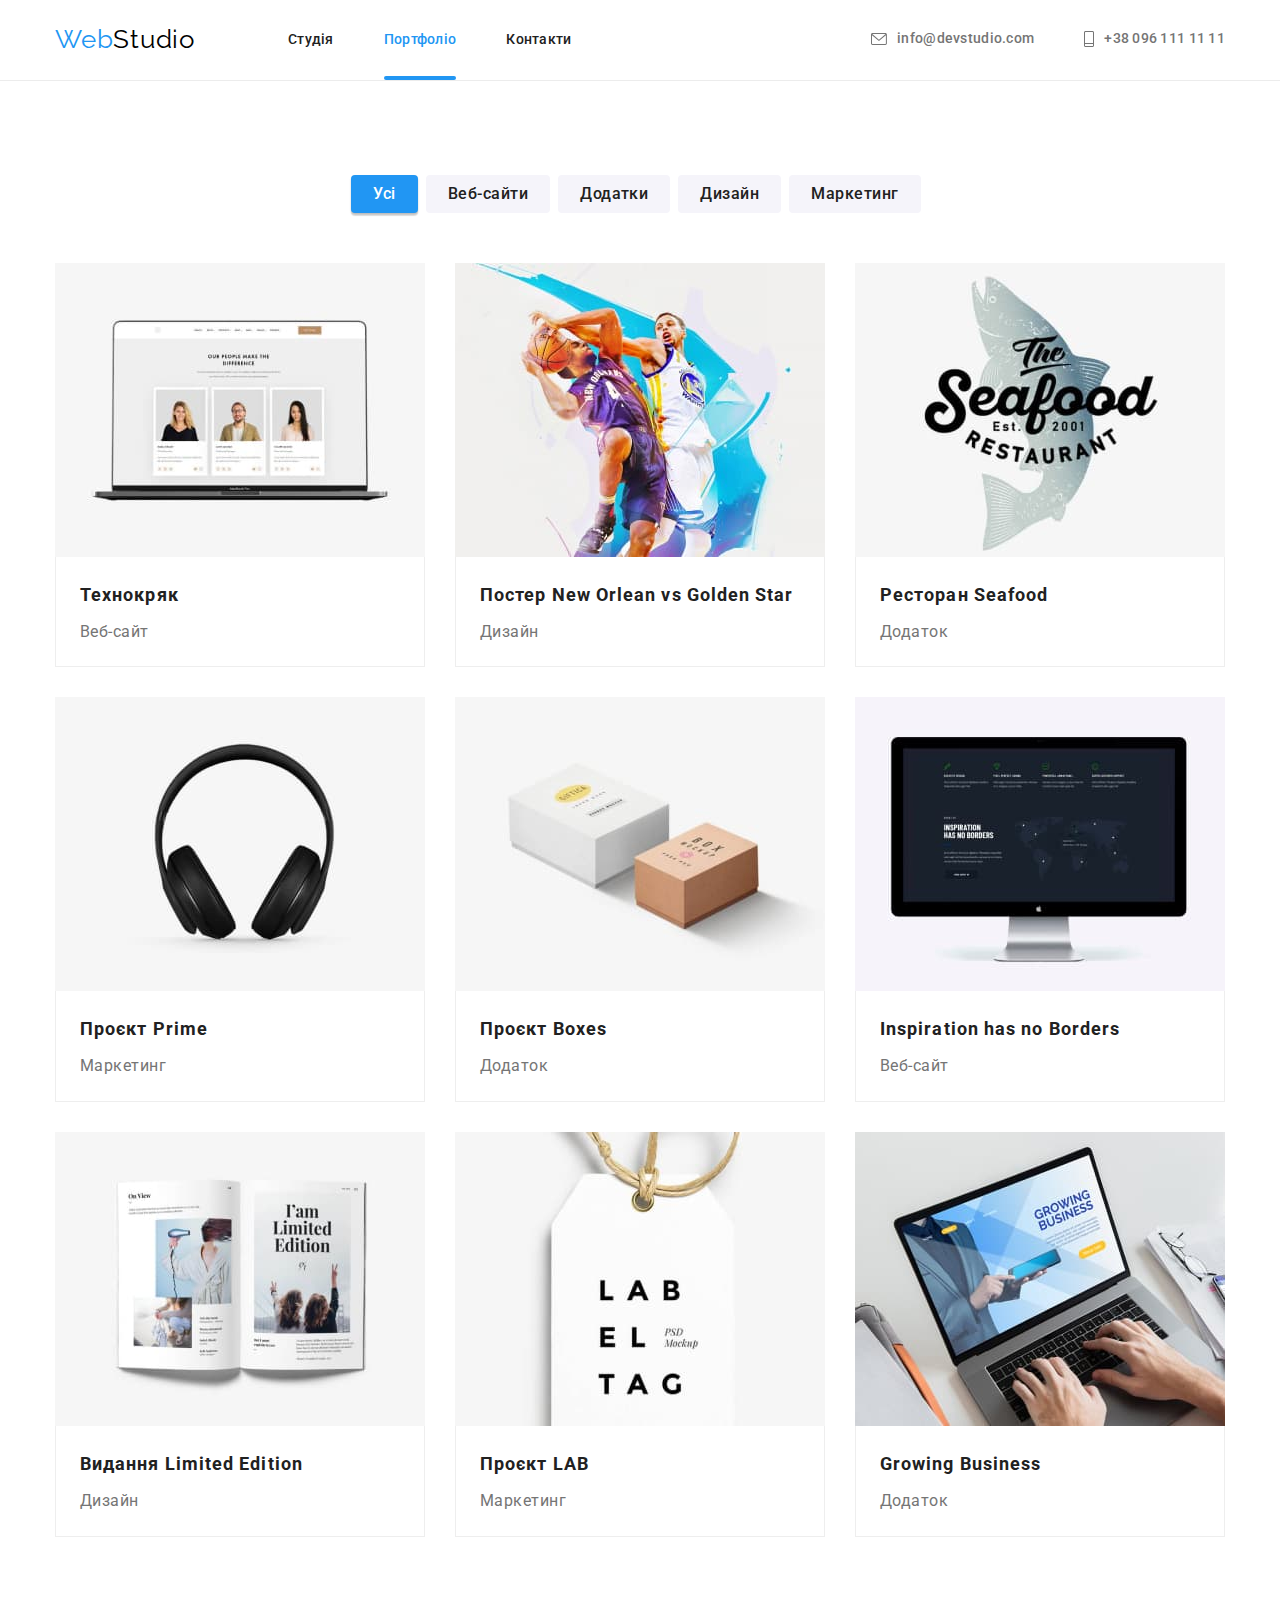
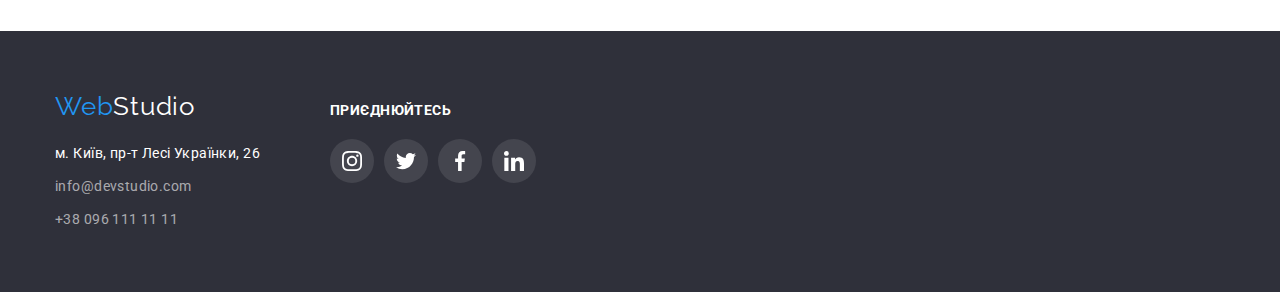
==== portfolio.html @ 9bb25def "+" ====
<!DOCTYPE html>
<html lang="uk">

<head>
    <meta charset="UTF-8">
    <meta http-equiv="X-UA-Compatible" content="IE=edge">
    <meta name="viewport" content="width=device-width, initial-scale=1.0">
    <title>WebStudio</title>
    <link rel="preconnect" href="https://fonts.googleapis.com">
    <link rel="preconnect" href="https://fonts.gstatic.com" crossorigin>
    <link href="https://fonts.googleapis.com/css2?family=Raleway:wght@700&family=Roboto:wght@400;500;700;900&display=swap"
    rel="stylesheet">
    <link rel="stylesheet" href="https://cdn.jsdelivr.net/npm/modern-normalize@1.1.0/modern-normalize.min.css">
    <link rel="stylesheet" href="./css/styles.css">
</head>

<body>
    <header class="page-header">
        <div class="container page-header-container">
            <a class="logo link" href="./index.html"><span class="accent-logo">Web</span><span
                    class="dark-logo">Studio</span></a>
    
            <nav class="page-navigator">
                <ul class="menu list">
                    <li class="menu-item"><a class="menu-link link" href="./index.html">Студія</a></li>
                    <li class="menu-item"><a class="menu-link link current" href="#">Портфоліо</a></li>
                    <li class="menu-item"><a class="menu-link link" href="#">Контакти</a></li>
                </ul>
            </nav>
    
            <ul class="menu-contact list">
                <li class="menu-contact-item">
                    <a class="contact link" href="mailto:info@devstudio.com"><svg class="contact-icon" width="16" height="12">
                            <use href="./img/sprite.svg#envelope"></use>
                        </svg>info@devstudio.com</a>
                </li>
                <li class="menu-contact-item"><a class="contact-phone link" href="tel:+380961111111"><svg class="contact-icon"
                            width="10" height="16">
                            <use href="./img/sprite.svg#phone"></use>
                        </svg>+38 096 111 11 11</a></li>
            </ul>
        </div>
    </header>

    <main>
        <section class="section">
            <div class="container">
                <h1 class="visually-hidden">Портфоліо</h1>
                <ul class="menu-button list">
                    <li><button class="menu-button-item active" type="button">Усі</button></li>
                    <li><button class="menu-button-item" type="button">Веб-сайти</button></li>
                    <li><button class="menu-button-item" type="button">Додатки</button></li>
                    <li><button class="menu-button-item" type="button">Дизайн</button></li>
                    <li><button class="menu-button-item" type="button">Маркетинг</button></li>
                </ul>

                <ul class="menu-port list portfolio-container">
                    <li class="menu-portfolio-item">
                    <a class="portfolio-link link" href="#"> 
                        <div class="menu-portfolio-img-wrapper">
                            <img src="./img/img-1-techno.jpg" alt="Портфоліо" width="370">
                            <p class="overlay">Ресурс пропонує комплексні пропозиції з різним рівнем функціоналу та сервісів.
                                Все це дозволить відвідувачу отримати вичерпні відомості про компанію чи приватну особу.
                            </p>
                        </div>
                        <div class="portfolio-about">
                            <h2 class="header-portfolio">Технокряк</h2>
                            <p class="portfolio-page">Веб-сайт</p>
                        </div>
                    </a>
                    </li>

                    <li class="menu-portfolio-item">
                    <a class="portfolio-link link" href="#">
                        <div class="menu-portfolio-img-wrapper">
                            <img src="./img/img-2-poster.jpg" alt="Баскетболісти" width="370">
                            <p class="overlay">Ресурс пропонує комплексні пропозиції з різним рівнем функціоналу та сервісів.
                                Все це дозволить відвідувачу отримати вичерпні відомості про компанію чи приватну особу.
                            </p>
                        </div>
                        <div class="portfolio-about"><h2 class="header-portfolio">Постер New Orlean vs Golden Star</h2>
                        <p class="portfolio-page">Дизайн</p></div>
                    </a>
                    </li>

                    <li class="menu-portfolio-item">
                    <a class="portfolio-link link" href="#">
                        <div class="menu-portfolio-img-wrapper">
                            <img src="./img/img-3-seafood.jpg" alt="Логотип ресторану" width="370">
                            <p class="overlay">Ресурс пропонує комплексні пропозиції з різним рівнем функціоналу та сервісів.
                                Все це дозволить відвідувачу отримати вичерпні відомості про компанію чи приватну особу.
                            </p>
                        </div>
                        <div class="portfolio-about"><h2 class="header-portfolio">Ресторан Seafood</h2>
                        <p class="portfolio-page">Додаток</p></div>
                    </a>
                    </li>

                    <li class="menu-portfolio-item">
                    <a class="portfolio-link link" href="#">
                        <div class="menu-portfolio-img-wrapper">
                            <img src="./img/img-4-prime.jpg" alt="Навушники" width="370">
                            <p class="overlay">Ресурс пропонує комплексні пропозиції з різним рівнем функціоналу та сервісів.
                                Все це дозволить відвідувачу отримати вичерпні відомості про компанію чи приватну особу.
                            </p>
                        </div>
                        <div class="portfolio-about"><h2 class="header-portfolio">Проєкт Prime</h2>
                        <p class="portfolio-page">Маркетинг</p></div>
                    </a>
                    </li>

                    <li class="menu-portfolio-item">
                    <a class="portfolio-link link" href="#">
                        <div class="menu-portfolio-img-wrapper">
                            <img src="./img/img-5-boxes.jpg" alt="Коробки" width="370">
                            <p class="overlay">Ресурс пропонує комплексні пропозиції з різним рівнем функціоналу та сервісів.
                                Все це дозволить відвідувачу отримати вичерпні відомості про компанію чи приватну особу.
                            </p>
                        </div>
                        <div class="portfolio-about"><h2 class="header-portfolio">Проєкт Boxes</h2>
                        <p class="portfolio-page">Додаток</p></div>
                    </a>
                    </li>

                    <li class="menu-portfolio-item">
                    <a class="portfolio-link link" href="#">
                        <div class="menu-portfolio-img-wrapper">
                            <img src="./img/img-6-inspiration.jpg" alt="Монітор" width="370">
                            <p class="overlay">Ресурс пропонує комплексні пропозиції з різним рівнем функціоналу та сервісів.
                                Все це дозволить відвідувачу отримати вичерпні відомості про компанію чи приватну особу.
                            </p>
                        </div>
                        <div class="portfolio-about"><h2 class="header-portfolio">Inspiration has no Borders</h2>
                        <p class="portfolio-page">Веб-сайт</p></div>
                    </a>
                    </li>

                    <li class="menu-portfolio-item">
                    <a class="portfolio-link link" href="#">
                        <div class="menu-portfolio-img-wrapper">
                            <img src="./img/img-7-limited.jpg" alt="Журнал із світлинами" width="370">
                            <p class="overlay">Ресурс пропонує комплексні пропозиції з різним рівнем функціоналу та сервісів.
                                Все це дозволить відвідувачу отримати вичерпні відомості про компанію чи приватну особу.
                            </p>
                        </div>
                        <div class="portfolio-about"><h2 class="header-portfolio">Видання Limited Edition</h2>
                        <p class="portfolio-page">Дизайн</p></div>
                    </a>
                    </li>

                    <li class="menu-portfolio-item">
                    <a class="portfolio-link link" href="#">
                        <div class="menu-portfolio-img-wrapper">
                            <img src="./img/img-8-lab.jpg" alt="Лейбл" width="370">
                            <p class="overlay">Ресурс пропонує комплексні пропозиції з різним рівнем функціоналу та сервісів.
                                Все це дозволить відвідувачу отримати вичерпні відомості про компанію чи приватну особу.
                            </p>
                        </div>
                        <div class="portfolio-about"><h2 class="header-portfolio">Проєкт LAB</h2>
                        <p class="portfolio-page">Маркетинг</p></div>
                    </a>
                    </li>

                    <li class="menu-portfolio-item">
                    <a class="portfolio-link link" href="#">
                        <div class="menu-portfolio-img-wrapper">
                            <img src="./img/img-9-growing.jpg" alt="Ноутбук" width="370">
                            <p class="overlay">Ресурс пропонує комплексні пропозиції з різним рівнем функціоналу та сервісів.
                                Все це дозволить відвідувачу отримати вичерпні відомості про компанію чи приватну особу.
                            </p>
                        </div>
                        <div class="portfolio-about"><h2 class="header-portfolio">Growing Business</h2>
                        <p class="portfolio-page">Додаток</p></div>
                    </a>
                    </li>
                </ul>
            </div>
        </section>
    </main>

    <footer class="background-footer">
        <div class="container container-footer">
    
        <div class="contacts-container">
            <div class="container-logo-down"><a class="logo-down link" href="./index.html"><span class="accent-logo">Web</span><span class="wight-logo">Studio</span></a></div>
                <address class="address">
                    <ul class="menu-address list">
                        <li class="menu-address-item"><a class="location link" href="https://goo.gl/maps/yNfwffWG3DoJXn189" target="_blank">м. Київ, пр-т Лесі Українки, 26</a></li>
                        <li class="menu-address-item"><a class="footer-contact link" href="mailto:info@devstudio.com">info@devstudio.com</a></li>
                        <li class="menu-address-item"><a class="footer-contact link" href="tel:+380961111111">+38 096 111 11 11</a></li>
                    </ul>
                </address>
        </div>
    
    
            <div class="socials-container">
                <h3 class="header-join-us">Приєднюйтесь</h3>
                <ul class="social-footer list">
                    <li class="social-icons-footer">
                        <a class="social-link-footer link" href="" target="_blank" aria-label="інстаграм">
                            <svg class="social-icons-footer" width="20" height="20">
                                <use href="./img/sprite.svg#instagram"></use>
                            </svg>
                        </a>
                    </li>
                    <li class="social-icons-footer">
                        <a class="social-link-footer link" href="" target="_blank" aria-label="твіттер">
                            <svg class="social-icons-footer" width="20" height="20">
                                <use href="./img/sprite.svg#twitter"></use>
                            </svg>
                        </a>
                    </li>
                    <li class="social-icons-footer">
                        <a class="social-link-footer link" href="" target="_blank" aria-label="фейсбук">
                            <svg class="social-icons-footer" width="20" height="20">
                                <use href="./img/sprite.svg#facebook"></use>
                            </svg>
                        </a>
                    </li>
                    <li class="social-icons-footer">
                        <a class="social-link-footer link" href="" target="_blank" aria-label="лінкедін">
                            <svg class="social-icons-footer" width="20" height="20">
                                <use href="./img/sprite.svg#linkedin"></use>
                            </svg>
                        </a>
                    </li>
                </ul>
            </div>
    
        </div>
    </footer>
</body>

</html>
---- css/styles.css ----
:root{
--one-accent-color:#188CE8;
--accent-color:#2196F3;
--primary-text-color:#757575;
--color-dark:#212121;
--background-dark:#2F303A;
--white-color:#FFFFFF;
--background-light-btn:#F5F4FA;
--dark-logo:#000000;
--background-grey:#F5F4FA;
--color-header-border:#ECECEC;
--color-portfolio-border:#EEEEEE;
--background-color-header:#C4C4C4;
--background-gradient:rgba(47, 48, 58, 0.4);
--client-border:#AFB1B8;
}

h1,
h2,
h3,
h4,
p {
    margin-top: 0;
    margin-bottom: 0;
}

ul,
ol {
    margin-top: 0;
    margin-bottom: 0;
    padding-left: 0;
}

.container {
    width: 1200px;
    margin-left: auto;
    margin-right: auto;
    padding-left: 15px;
    padding-right: 15px;

}

.link {
    text-decoration: none;
}

.list {
    list-style: none;   
}

img {
    display: block;
}

button {
    font-family: inherit;
    cursor: pointer;
}

body{
    font-family:'Roboto', sans-serif;
    font-size: 16px;
    letter-spacing: 0.03em;
    color:var(--primary-text-color);
}

.accent-logo {
    color:var(--accent-color);
}

.dark-logo {
    color: var(--dark-logo);
}

.wight-logo {
    color: var(--white-color);
}


.logo {
    font-family: 'Raleway',sans-serif;
    font-weight: 400;
    font-size: 26px;
    line-height: 1.19;
    letter-spacing: 0.03em;
    margin-right: 93px;
}

.page-header-container {
    display: flex;
    align-items: center;
}

.page-header {
    padding-top: 24px;
    padding-bottom: 25px;
    border-bottom: 1px solid var(--color-header-border);
}

.menu {
    display: flex;
    align-items: center;
    column-gap: 50px ;
    
}

.menu-contact {
    display: flex;
    align-items: center;
    margin-left: auto;
}

.menu-link {
    position: relative;
    font-family: 'Roboto',sans-serif;
    font-size: 14px;
    line-height: 1.14;
    letter-spacing: 0.02em;
    font-weight: 500;
    color: var(--color-dark);
    padding-top: 24px ;
    padding-bottom: 33px;
    transition: color 250ms cubic-bezier(0.4, 0, 0.2, 1);
}

.menu-link.current::after {
    position:absolute;
    bottom: 0;
    left: 0;
    content:'';
    display: block;
    width: 100%;
    height: 4px;
    background-color: var(--accent-color);
    border-radius: 2px;


}

.menu-link:hover,
.menu-link:focus {
    color: var(--accent-color);
}

.contact {
    display: flex;
    align-items: center;
    color:var(--primary-text-color) ;
    font-family: 'Roboto', sans-serif; 
    font-size: 14px ;
    line-height: 1.14;
    letter-spacing: 0.02em ;
    font-weight: 500;
    margin-right: 50px;
    transition: color 250ms cubic-bezier(0.4, 0, 0.2, 1);
}

.contact-phone {
    display: flex;
    color:var(--primary-text-color) ;
    font-family: 'Roboto', sans-serif; 
    font-size: 14px ;
    line-height: 1.14;
    letter-spacing: 0.02em ;
    font-weight: 500;
    transition: color 250ms cubic-bezier(0.4, 0, 0.2, 1);
    
}

.contact-icon {
    fill: currentColor;
    margin-right: 10px;
    transition: fill 250ms cubic-bezier(0.4, 0, 0.2, 1);
}

.header-single {
    font-family: 'Roboto', sans-serif ;
    font-size: 44px;
    font-weight: 900;
    line-height: 1.36;
    color: var(--white-color);
    letter-spacing: 0.06em;
    text-transform: uppercase;
}

.container-backgroud-section {
    display: flex;
    text-align: center;
    justify-content: center;
    align-items: center;
    flex-direction: column;
    }

.header-second-work {
    font-family: 'Roboto',sans-serif;
    font-weight: 700;
    font-size: 36px;
    line-height: 1.16;
    letter-spacing: 0.03em;
    color: var(--color-dark);
    display: flex;
    justify-content:center;
    margin-bottom: 50px;
}

.header-portfolio {
    font-family: 'Roboto', sans-serif;
    font-weight: 700;
    font-size: 18px;
    line-height: 2;
    letter-spacing: 0.06em;
    color: var(--color-dark);
    margin-bottom: 4px;
}

.portfolio-page {
    font-family: 'Roboto', sans-serif;
    font-size: 16px; 
    font-weight: 400;
    line-height: 1.87;
    letter-spacing: 0.03em;
    color:var(--primary-text-color);
}

.header-speciality {
    font-family: 'Roboto', sans-serif;
    font-weight: 700;
    font-size: 14px;
    line-height: 1.14; 
    text-transform: uppercase;
    letter-spacing: 0.03em;
    color: var(--color-dark);
    padding-bottom: 10px;
}

.about-spesiality {
    font-family: 'Roboto', sans-serif; 
    font-weight: 400;
    font-size: 14px; 
    line-height: 1.71;
    letter-spacing: 0.03em;
    color:var(--primary-text-color);
}

.container-icons-speciality {
    background: var(--background-light-btn);
    border-radius: 4px;
    display: flex;
    justify-content: center;
    height: 120px;
    margin-bottom:30px;
    align-items: center;
}

.box-icons {
    display: flex;
}

.header-name-team {
    font-family: 'Roboto', sans-serif; 
    font-size: 16px ;
    line-height: 1.18;
    font-weight: 500;
    letter-spacing: 0.03em;
    color: var(--color-dark);
    margin-bottom: 10px;
}

.our-clients {
   padding-top: 94px; 
   padding-bottom: 94px;
}

.about-team {
    font-family: 'Roboto', sans-serif; 
    font-size: 16px ;
    font-weight: 400;
    line-height: 1.8; 
    letter-spacing: 0.03em;
    color: var(--primary-text-color);
}

.contact:hover,
.contact:focus {
    color: var(--accent-color);
}

.contact-phone:hover .contact-icon,
.contact-phone:focus .contact-icon {
    fill: var(--accent-color);
}

.contact-phone:hover ,
.contact-phone:focus {
    color: var(--accent-color);
}

.modal-open-btn {
    font-family: 'Roboto', sans-serif;
    font-weight: 700;
    font-size: 16px;
    line-height: 1.87;
    letter-spacing: 0.06em;
    color:var(--white-color);
    background-color: var(--accent-color);  
    display: block;
    padding: 10px 32px ;
    min-width: 216;
    margin-top: 30px;
    border: 0;
    box-shadow: 0px 4px 4px rgba(0, 0, 0, 0.15);
    border-radius: 4px;
    transition: background 250ms cubic-bezier(0.4, 0, 0.2, 1);
}

.modal-open-btn:hover,
.modal-open-btn:focus {
    background-color: var(--one-accent-color);
}

.menu-speciality {
    display: flex;
    flex-wrap: nowrap;
    gap: 30px;
}

.menu-speciality-item {
    flex-basis: calc((100% - 90px)/4);
}

.section.about-us {
    padding-top: 0;
}

.item-img-wrapper {
    position: relative;
}



.overlay-item-img { 
    position: absolute;
    font-family: 'Roboto', sans-serif;
    font-weight: 700;
    font-size: 14px;
    line-height: 1.14;
    letter-spacing: 0.03em;
    text-transform: uppercase;
    color: var(--white-color);
    background-color: rgba(47, 48, 58, 0.8);
    bottom: 0;
    left: 0;
    width: 100%;
    padding-top: 27px;
    padding-bottom: 27px;
    text-align: center;
}


.menu-img {
    display: flex;
    flex-wrap: wrap;
    gap: 30px;
}

.menu-team {
    display: flex;
    flex-wrap: wrap;
    gap: 30px;
}

.menu-socials {
    display: flex;
    justify-content: center;
    align-items: center;
    gap: 10px;
    margin-top: 16px;
}

.socials-link {
    display: flex;
    justify-content: center;
    width: 44px;
    height: 44px;
    background-color: var(--white-color);
    border-radius: 50%;
    align-items: center;
    transition: background 250ms cubic-bezier(0.4, 0, 0.2, 1);
}

.socials-icons {
    fill: var(--client-border);
    transition: fill 250ms cubic-bezier(0.4, 0, 0.2, 1);

}

.socials-link:hover .socials-icons,
.socials-link:focus .socials-icons {
    fill: var(--white-color);
}

.socials-link:hover,
.socials-link:focus {
    background-color: var(--accent-color);
}

.container-team-item {
    padding-top: 30px; 
    padding-bottom: 30px;
    display: flex; 
    flex-direction: column;
    align-items: center;
}

.clients-link {
    display: flex;
    align-items: center;
    justify-content: center;
    height: 92px;
    border: 1px solid var(--client-border);
    border-radius: 4px;
    transition: border 250ms cubic-bezier(0.4, 0, 0.2, 1);
} 

.clients-link:hover,
.clients-link:focus {
    border-color: var(--accent-color);
}

.clients-link:hover .clients-icon,
.clients-link:focus .clients-icon {
    fill: var(--accent-color) ;
}


.clients-item {
    display: block;
    flex-basis: calc((100% - 150px)/6);
}

.clients-icon {
    fill: var(--client-border);
    transition: fill 250ms cubic-bezier(0.4, 0, 0.2, 1);
}

.clients {
    display: flex;
    flex-wrap: wrap;
    gap: 30px;
}

.backgroud-section {
    background-color: var(--background-color-header);
    background-image: linear-gradient(var(--background-gradient), var(--background-gradient)), url(../img/img-header.jpg);
    padding-top: 200px;
    padding-bottom: 200px;
    background-repeat: no-repeat;
    background-size: cover;
    width: 1600px;
    margin: 0 auto;
}

.background-footer {
    background-color:var(--background-dark) ;
    padding-top: 60px;
    padding-bottom: 60px;
    display: flex;
    justify-content: center;
   
}

.header-join-us {
    display: block;
    font-family: 'Roboto', sans-serif;
    font-weight: 700;
    font-size: 14px;
    line-height: 1.14;
    letter-spacing: 0.03em;
    text-transform: uppercase;
    color: var(--white-color);
    margin-bottom: 20px;
}

.social-link-footer {
    display: flex;
    justify-content: center;
    width: 44px;
    height: 44px;
    background-color: rgba(255, 255, 255, 0.1);
    border-radius: 50%;
    align-items: center;
    transition: background 250ms cubic-bezier(0.4, 0, 0.2, 1);
}

.social-link-footer:hover,
.social-link-footer:focus {
    background-color: var(--accent-color);
}

.social-icons-footer {
    fill:var(--white-color);
}

.menu-address-item:not(:last-child){
    margin-bottom: 9px;
}


.location {
    font-family: 'Roboto', sans-serif;
    font-style: normal;
    font-size: 14px;
    font-weight: 400;
    line-height: 1.71;
    letter-spacing: 0.03em;
    color:var(--white-color);
    transition: color 250ms cubic-bezier(0.4, 0, 0.2, 1);
}

.location:hover,
.location:focus {
    color:var(--accent-color);
    
}

.footer-contact{
    font-family: 'Roboto', sans-serif;
    font-style: normal;
    font-weight: 400;
    font-size: 14px ;
    line-height: 1.71;
    letter-spacing: 0.03em;
    color: rgba(255, 255, 255, 0.6);
    transition: color 250ms cubic-bezier(0.4, 0, 0.2, 1);
}

.footer-contact:hover,
.footer-contact:focus {
    color: var(--accent-color);
}

.logo-down {
    font-family: 'Raleway', sans-serif;
    font-weight: 400;
    font-size: 26px;
    line-height: 1.19;
    letter-spacing: 0.03em;
}

.container-logo-down {
    margin-bottom: 20px;
}

.social-footer {
    display: flex;
    gap: 10px;
}
.socials-container {
    margin-left: 70px;
}

.container-footer {
    display: flex;
    align-items: baseline;
}

.menu-button-item {
    background-color: var(--background-light-btn);
    color:var(--color-dark);
    font-family: 'Roboto', sans-serif;
    font-weight: 500;
    font-size: 16px;
    line-height: 1.6;
    letter-spacing: 0.03em;
    padding: 6px 22px;
    border: none;
    border-radius: 4px;
    transition: background 250ms cubic-bezier(0.4, 0, 0.2, 1), color 250ms cubic-bezier(0.4, 0, 0.2, 1), box-shadow 250ms cubic-bezier(0.4, 0, 0.2, 1);
}

.active {
    background-color: var(--accent-color);
    color: var(--white-color);
    box-shadow: 0px 3px 1px rgba(0, 0, 0, 0.1), 0px 1px 2px rgba(0, 0, 0, 0.08), 0px 2px 2px rgba(0, 0, 0, 0.12);
}

.menu-button-item:hover,
.menu-button-item:focus {
    background-color:var(--accent-color);
    color: var(--white-color);
    box-shadow: 0px 3px 1px rgba(0, 0, 0, 0.1), 0px 1px 2px rgba(0, 0, 0, 0.08), 0px 2px 2px rgba(0, 0, 0, 0.12);
    border-radius: 4px;
}

.menu-button-item:not(last-child) {
    margin-right: 8px;
}

.menu-button {
    display: flex;
    align-items: center;
    justify-content: center;
    margin-bottom: 50px;
}

.visually-hidden {
    position: absolute;
    white-space: nowrap;
    width: 1px;
    height: 1px;
    overflow: hidden;
    border: 0;
    padding: 0;
    clip: rect(0 0 0 0);
    clip-path: inset(50%);
    margin: -1px;
}

.section {
    padding-top: 94px;
    padding-bottom: 94px;
}

.portfolio-container {
    display: flex;
    flex-wrap: wrap;
    gap: 30px;
    flex-basis: calc((100%-60px)/3);
}

.portfolio-link {
    display: block;
    transition: box-shadow 250ms cubic-bezier(0.4, 0, 0.2, 1);
}

.portfolio-link:hover .overlay,
.portfolio-link:focus .overlay {
    transform: translateY(0%);
}

.portfolio-link:hover,
.portfolio-link:focus {
    box-shadow: 0px 1px 1px rgba(0, 0, 0, 0.12), 0px 4px 4px rgba(0, 0, 0, 0.06),1px 4px 6px rgba(0, 0, 0, 0.16);
}

.portfolio-about {
    padding: 20px 24px;
    border-bottom: 1px solid var(--color-portfolio-border);
    border-right: 1px solid var(--color-portfolio-border);
    border-left: 1px solid var(--color-portfolio-border);
}

.menu-portfolio-img-wrapper {
    position: relative;
    overflow: hidden;
}

.overlay {
    position: absolute;
    top:0;
    left: 0;
    height: 100%;
    width: 100%;
    padding-left: 24px;
    padding-right: 24px;
    display: flex;
    justify-content: center;
    align-items: center;
    background-color: rgba(33, 150, 243, 0.9);
    color: var(--white-color);
    font-family: 'Roboto', sans-serif;
    font-weight: 400;
    font-size: 18px;
    line-height: 1.6;
    letter-spacing: 0.03em;
    overflow: auto;
    transform: translateY(100%);
    transition: transform 250ms cubic-bezier(0.4, 0, 0.2, 1);
}

.background-our-team {
    background-color: var(--background-grey);

}
.menu-team-item {
    background-color:var(--white-color);
    box-shadow: 0px 1px 3px rgba(0, 0, 0, 0.12), 0px 1px 1px rgba(0, 0, 0, 0.14), 0px 2px 1px rgba(0, 0, 0, 0.2);
    border-radius: 0px 0px 4px 4px;
}
.current {
    color: var(--accent-color);
}

.backdrop {
    position: fixed;
    top: 0;
    left: 0;
    z-index: 100;
    width: 100%;
    height: 100%;
    background-color:rgba(0, 0, 0, 0.2);
    transition: opacity 250ms cubic-bezier(0.4, 0, 0.2, 1), visibility 250ms cubic-bezier(0.4, 0, 0.2, 1);
}

.backdrop.is-hidden {
    opacity: 0;
    visibility: hidden;
    pointer-events: none;

}

.modal {
    position: absolute;
    top: 50%;
    left: 50%;
    transform: translate(-50%,-50%);
    width: 528px;
    height: 581px;
    padding: 40px;
    background-color: var(--white-color);
    box-shadow: 0px 1px 3px rgba(0, 0, 0, 0.12), 0px 1px 1px rgba(0, 0, 0, 0.14), 0px 2px 1px rgba(0, 0, 0, 0.2);
    border-radius: 4px;
}

.modal-close-btn {
    position: absolute;
    top: 8px;
    right: 8px;
    display: flex;
    align-items: center;
    justify-content: center ;
    width: 30px;
    height: 30px;
    border-radius: 50%;
    background-color: #FFFFFF;
    border: 1px solid rgba(0, 0, 0, 0.1);
    color: var(--dark-logo);
    padding: 0;
}

.modal-form-title {
    font-family: 'Roboto', sans-serif;
    font-size: 20px;
    line-height: 1.15;
    font-weight: 700;
    letter-spacing: 0.03em;
    text-align: center;
    margin-bottom: 12px;
    color: var(--color-dark);
}

.modal-form {
    display: flex;
    flex-direction: column;
}

.modal-form-input {
    width: 100%;
    height: 40px;
    border: 1px solid rgba(33, 33, 33, 0.2);
    border-radius: 4px;
    padding-left: 42px;
    transition: border-color 250ms cubic-bezier(0.4, 0, 0.2, 1);
}

.modal-form-input:focus {
    border-color: #2196F3;
    outline: none;

}

.modal-form-field-desc {
    display: block;
    font-family: 'Roboto', sans-serif;
    font-size: 12px;
    line-height: 1.16;
    font-weight: 400;
    letter-spacing: 0.03em;
    color: var(--primary-text-color);
    margin-bottom: 4px;
}

.modal-form-field {
    margin-bottom: 10px;
}

.modal-form-input-wrapper {
    position: relative;
    display: block;
}

.modal-form-input-icon {
    position: absolute;
    top: 50%;
    left: 12px;
    transform: translateY(-50%);
    fill: var(--color-dark);
    transition: fill 250ms cubic-bezier(0.4, 0, 0.2, 1);
}

.modal-form-input:focus + .modal-form-input-icon {
    fill: var(--accent-color);
}

.modal-form-message {
    width: 100%;
    height: 120px;
    border: 1px solid rgba(33, 33, 33, 0.2);
    border-radius: 4px;
    padding: 12px 16px;
    resize: none;
    transition: border-color 250ms cubic-bezier(0.4, 0, 0.2, 1);
}

.modal-form-message::placeholder {
    color: rgba(117, 117, 117, 0.5);
}

.modal-form-message:focus {
    outline: none;
    border-color: var(--accent-color);
}

.modal-form-check-field {
    display: flex;
    align-items: center;
    margin-bottom: 30px;
}

.modal-form-own-checkbox {
    border: 1.5px solid var(--color-dark) ;
    border-radius: 3px;
    cursor: pointer;
    margin-right: 7px;
}

.modal-form-own-checkbox-icon {
    display: none;
    fill: #FFFFFF;
}

.modal-check-policy {
    display: flex;
    font-family: 'Roboto', sans-serif;
    font-size: 14px;
    line-height: 1.7;
    font-weight: 400;
    letter-spacing: 0.03em;
    color: var(--primary-text-color);
    margin-bottom: 4px;
}

.modal-check-policy-link {
    color: var(--accent-color);
}

.modal-form-check:checked + .modal-form-own-checkbox {
    background-color: var(--accent-color);
    border: transparent;
}

.modal-form-check:checked + .modal-form-own-checkbox .modal-form-own-checkbox-icon {
    display: block;
}

.modal-form-check:focus + .modal-form-own-checkbox {
    box-shadow: 0 0 0 1px var(--accent-color);
}

.modal-check-policy-ink {
    color: var(--accent-color);
}

.modal-form-submit {
    font-family: 'Roboto', sans-serif;
    font-weight: 700;
    font-size: 16px;
    align-self: center;
    line-height: 1.87;
    letter-spacing: 0.06em;
    color: var(--white-color);
    background-color: var(--accent-color);
    display: block;
    min-width: 200;
    padding: 10px 52px;
    margin-bottom: 40px;
    border: 0;
    box-shadow: 0px 4px 4px rgba(0, 0, 0, 0.15);
    border-radius: 4px;
    transition: background 250ms cubic-bezier(0.4, 0, 0.2, 1);
}

.modal-form-submit:hover,
.modal-form-submit:focus {
    background-color: var(--one-accent-color);
}

.container-follow {
margin-left: 105px;
}

.title-follow {
    font-family: 'Roboto', sans-serif;
    font-weight: 700;
    font-size: 14px;
    line-height: 1.14;
    letter-spacing: 0.03em;
    text-transform: uppercase;
    color: var(--white-color);
    background-color: rgba(47, 48, 58, 0.8);
    bottom: 0;
    left: 0;
    width: 100%;
    margin-bottom: 20px;
}

.modal-form-follow {
    display: flex;
    font-family: 'Roboto', sans-serif;
    font-size: 16px;
    line-height: 1.25;
    font-weight: 400;
    letter-spacing: 0.03em;
    color: var(--primary-text-color);
  
}

.modal-form-submit-follow {
    font-family: 'Roboto', sans-serif;
    font-weight: 700;
    font-size: 16px;
    align-self: center;
    line-height: 1.87;
    letter-spacing: 0.06em;
    color: var(--white-color);
    background-color: var(--accent-color);
    display:flex;
    min-width: 200;
    padding: 10px 28px;
    margin-left: 12px;
    border: 0;
    box-shadow: 0px 4px 4px rgba(0, 0, 0, 0.15);
    border-radius: 4px;
    transition: background 250ms cubic-bezier(0.4, 0, 0.2, 1);
}

.modal-form-submit-icon {
    margin-left: 10px;
}

.subscription-mail {
    font-family: 'Roboto', sans-serif;
    font-weight: 400;
    font-size: 16px;
    line-height: 1.25;
    letter-spacing: 0.03em;
    display: inline-flex;
    background-color: var(--background-dark);
    padding-left: 12px;
    width: 358px;
    height: 50px;
    border: 1px solid rgba(255, 255, 255, 0.3);
    box-shadow:(0px 4px 4px rgba(0, 0, 0, 0.15));
    border-radius: 4px;
    color: var(--white-color);
}
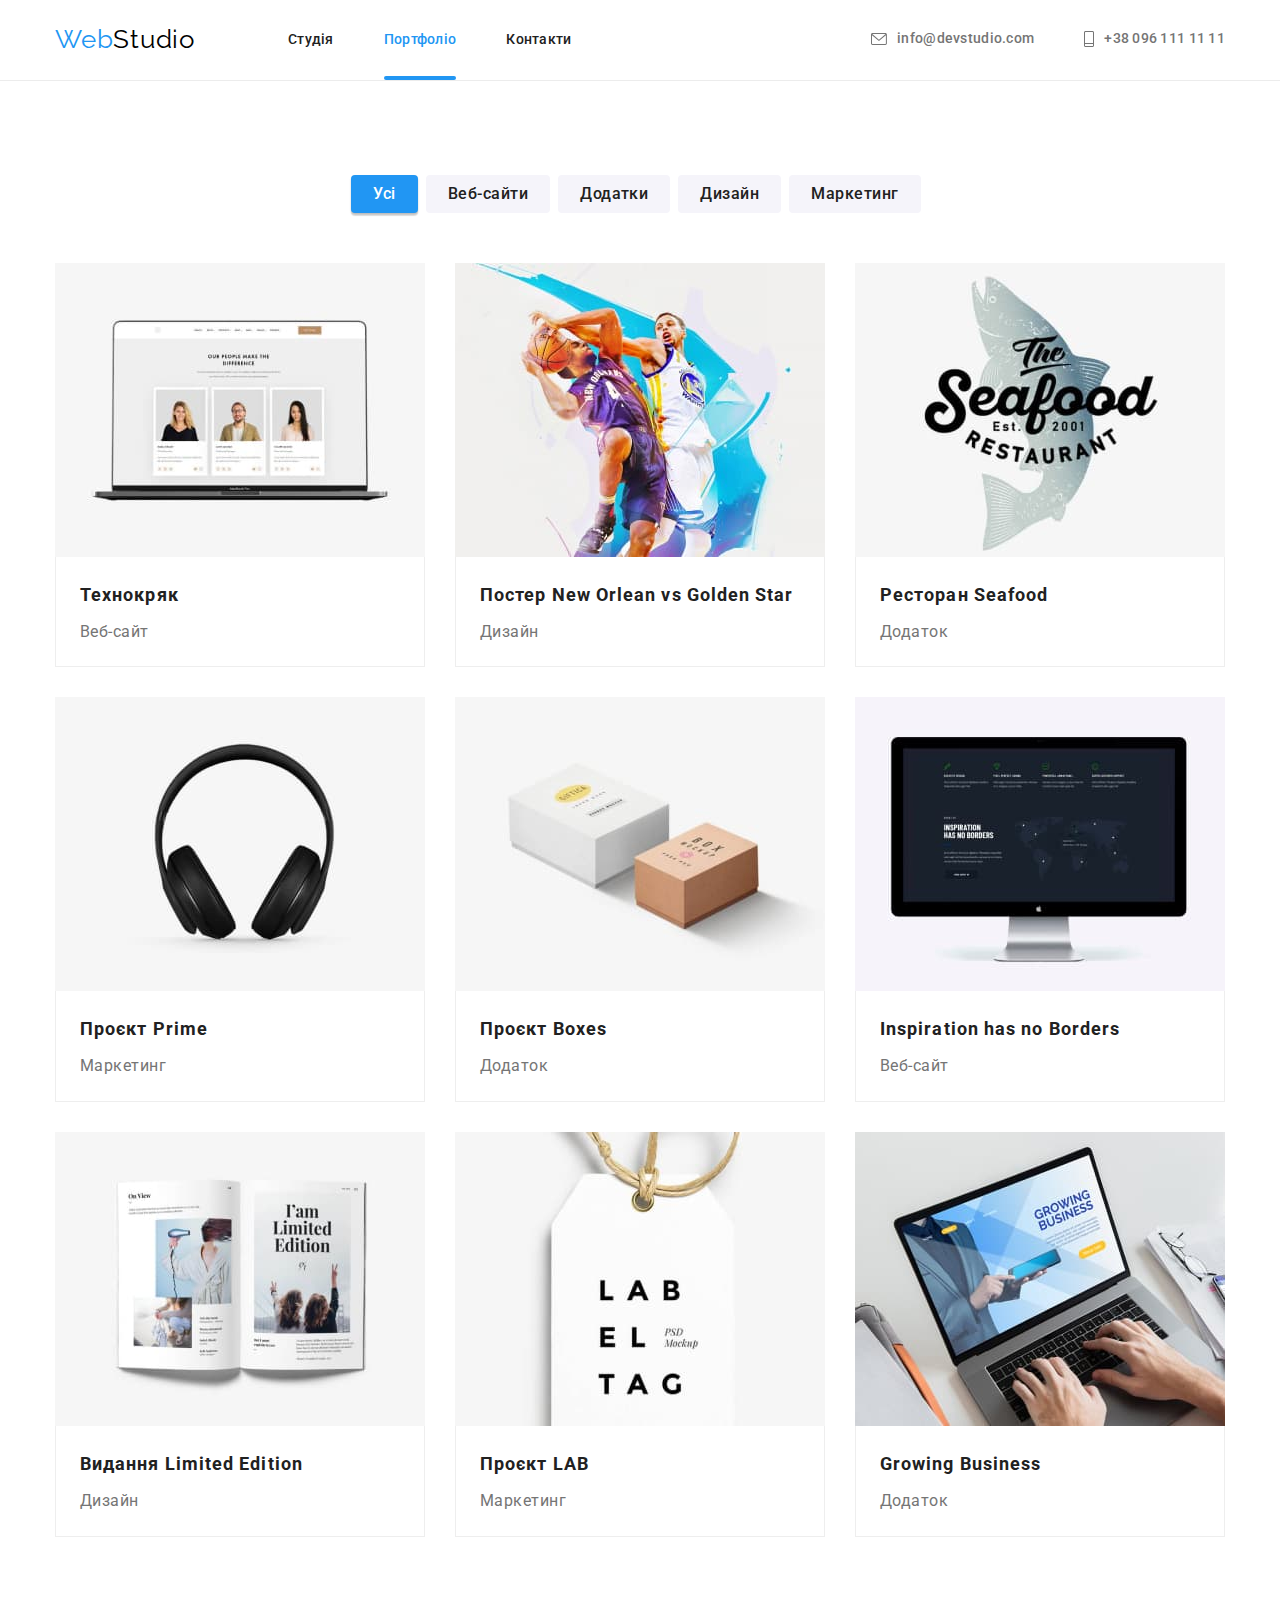
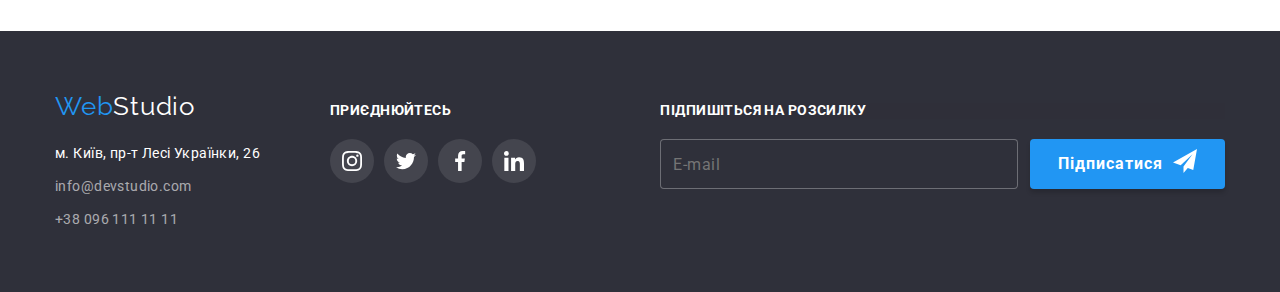
==== commit e9058573: "+" ====
--- a/portfolio.html
+++ b/portfolio.html
@@ -226,6 +226,25 @@
                     </li>
                 </ul>
             </div>
+            <div class="container-follow">
+                <p class="title-follow">Підпишіться на розсилку</p>
+                <form class="modal-form-follow">
+                    <label class="modal-form-follow-field">
+                        <input
+                        type="email" 
+                        class="modal-form-input-follow" 
+                        required
+                        pattern="[^@\s]+@[^@\s]+\.[^@\s]+" title="Invalid email address"
+                        name="user_email_follow"
+                        placeholder="E-mail" />
+                    </label>
+                    <button type="submit" class="modal-form-submit-follow">Підписатися
+                        <svg class="modal-form-submit-icon" width="24" height="24">
+                            <use href="./img/sprite.svg#icon-send"></use>
+                        </svg>
+                    </button>
+                </form>
+            </div>
     
         </div>
     </footer>
--- a/css/styles.css
+++ b/css/styles.css
@@ -715,7 +715,6 @@
     left: 50%;
     transform: translate(-50%,-50%);
     width: 528px;
-    height: 581px;
     padding: 40px;
     background-color: var(--white-color);
     box-shadow: 0px 1px 3px rgba(0, 0, 0, 0.12), 0px 1px 1px rgba(0, 0, 0, 0.14), 0px 2px 1px rgba(0, 0, 0, 0.2);
@@ -738,6 +737,11 @@
     padding: 0;
 }
 
+.modal-close-btn:hover,
+.modal-close-btn:focus {
+    fill: var(--accent-color);
+}
+
 .modal-form-title {
     font-family: 'Roboto', sans-serif;
     font-size: 20px;
@@ -755,6 +759,11 @@
 }
 
 .modal-form-input {
+
+    font-family: 'Roboto', sans-serif;
+    font-size: 12px;
+    font-weight: 400;
+    color: var(--color-dark);
     width: 100%;
     height: 40px;
     border: 1px solid rgba(33, 33, 33, 0.2);
@@ -781,6 +790,7 @@
 }
 
 .modal-form-field {
+    display: block;
     margin-bottom: 10px;
 }
 
@@ -803,6 +813,10 @@
 }
 
 .modal-form-message {
+    font-family: 'Roboto', sans-serif;
+    font-size: 12px;
+    font-weight: 400;
+    color: var(--color-dark);
     width: 100%;
     height: 120px;
     border: 1px solid rgba(33, 33, 33, 0.2);
@@ -828,8 +842,8 @@
 }
 
 .modal-form-own-checkbox {
-    border: 1.5px solid var(--color-dark) ;
-    border-radius: 3px;
+    border: 2px solid var(--color-dark) ;
+    border-radius: 2px;
     cursor: pointer;
     margin-right: 7px;
 }
@@ -896,7 +910,7 @@
 }
 
 .container-follow {
-margin-left: 105px;
+    margin-left: auto;
 }
 
 .title-follow {
@@ -922,7 +936,10 @@
     font-weight: 400;
     letter-spacing: 0.03em;
     color: var(--primary-text-color);
-  
+}
+
+.modal-form-follow-field {
+    display: block;
 }
 
 .modal-form-submit-follow {
@@ -944,11 +961,16 @@
     transition: background 250ms cubic-bezier(0.4, 0, 0.2, 1);
 }
 
+.modal-form-submit-follow:hover,
+.modal-form-submit-follow:focus {
+    background-color: var(--one-accent-color);
+}
+
 .modal-form-submit-icon {
     margin-left: 10px;
 }
 
-.subscription-mail {
+.modal-form-input-follow {
     font-family: 'Roboto', sans-serif;
     font-weight: 400;
     font-size: 16px;
